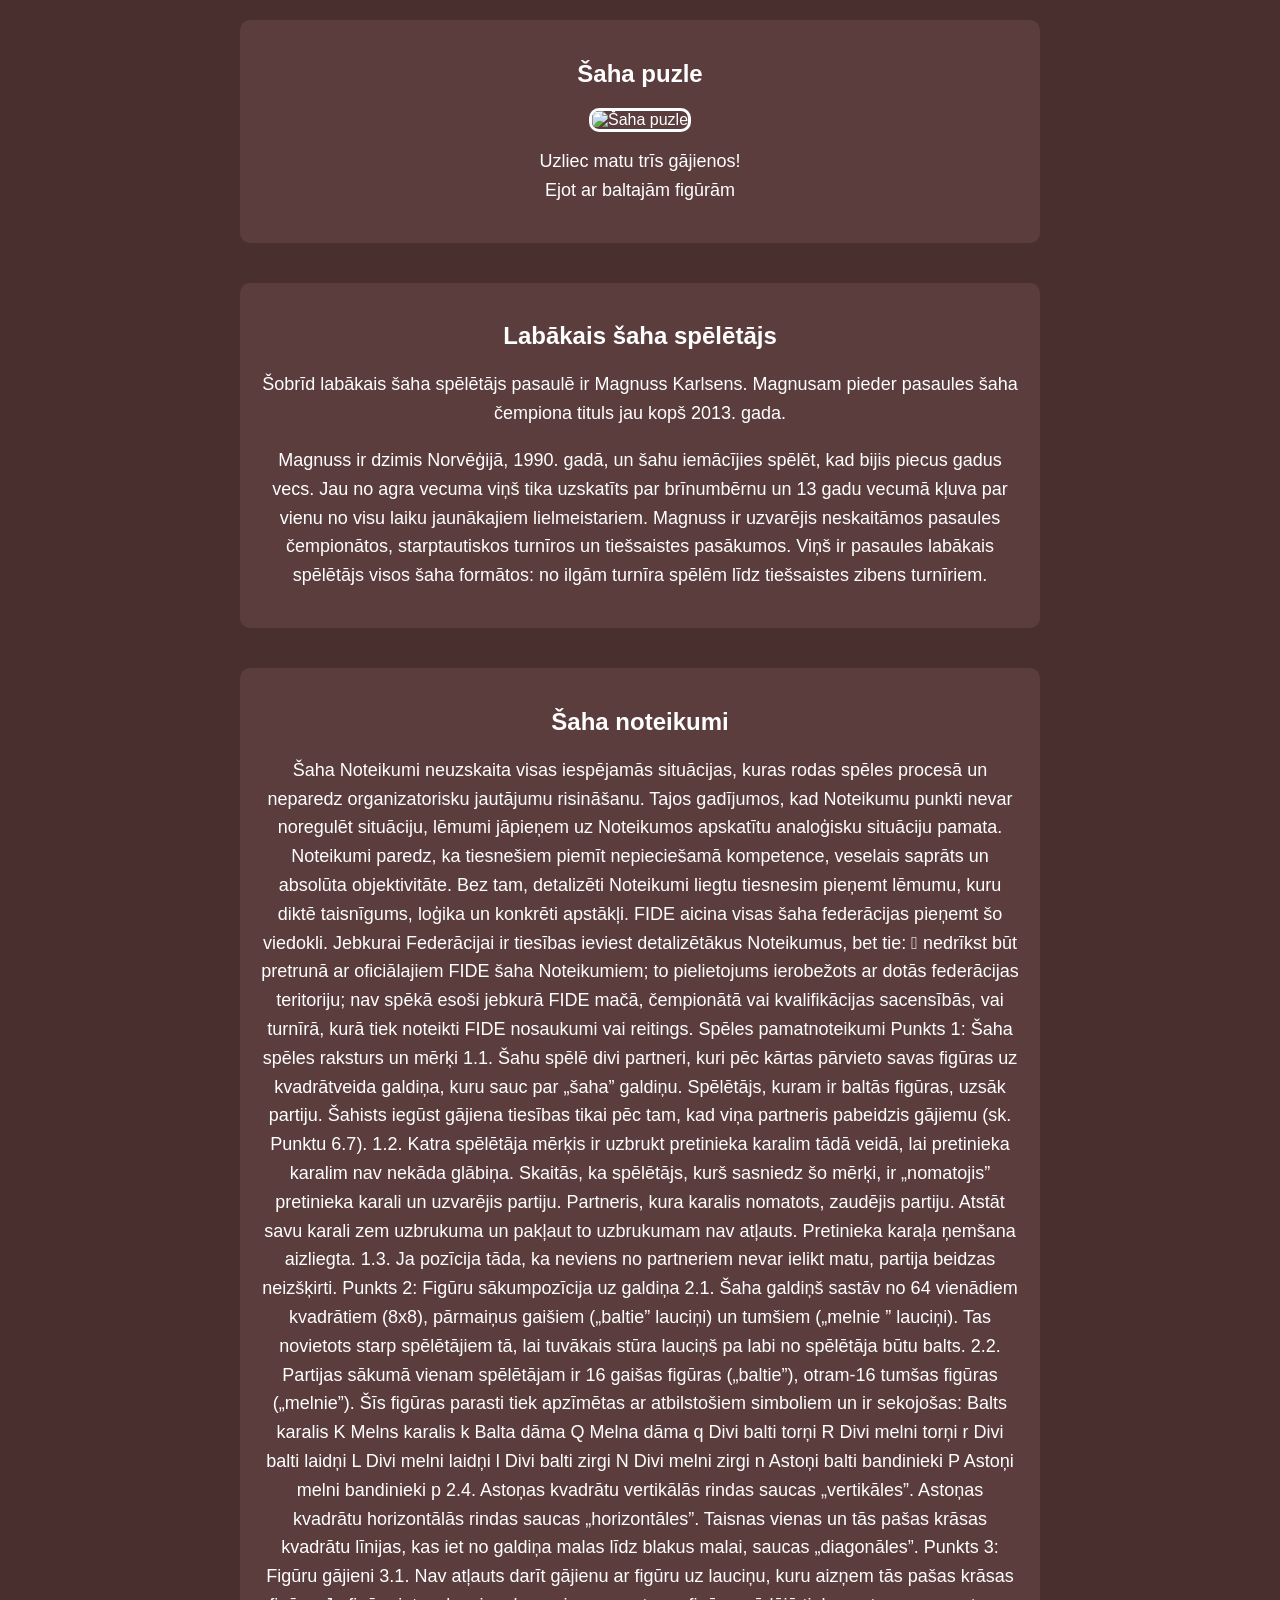
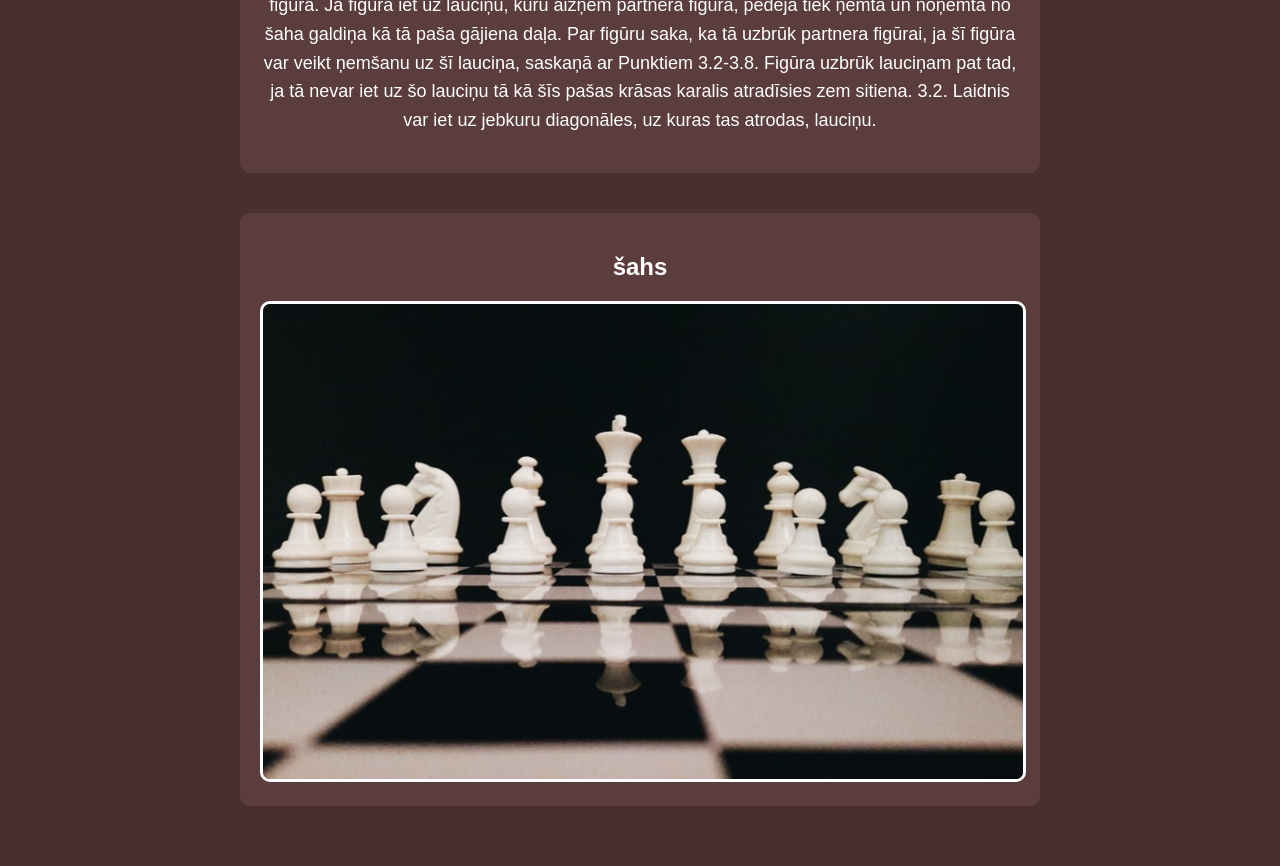
==== index.html @ dedc0dce "Add files via upload" ====
<!DOCTYPE html>
<html lang="lv">
<head>
    <meta charset="UTF-8">
    <meta name="viewport" content="width=device-width, initial-scale=1.0">
    <title>Šaha Mājaslapa</title>
    <link rel="stylesheet" href="styles.css">
</head>
<body>
    <div class="container">
        <!-- Šaha Puzle Sadaļa -->
        <section class="sadaļa">
            <h1>Šaha puzle</h1>
            <div class="saturs">
                <img src="saha-puzle.png" alt="Šaha puzle">
                <p>Uzliec matu trīs gājienos!<br>Ejot ar baltajām figūrām</p>
            </div>
        </section>

        <!-- Labākais Šaha Spēlētājs Sadaļa -->
        <section class="sadaļa">
            <h1>Labākais šaha spēlētājs</h1>
            <div class="saturs">
                <p>Šobrīd labākais šaha spēlētājs pasaulē ir Magnuss Karlsens. Magnusam pieder pasaules šaha čempiona tituls jau kopš 2013. gada.</p>
                <p>Magnuss ir dzimis Norvēģijā, 1990. gadā, un šahu iemācījies spēlēt, kad bijis piecus gadus vecs. Jau no agra vecuma viņš tika uzskatīts par brīnumbērnu un 13 gadu vecumā kļuva par vienu no visu laiku jaunākajiem lielmeistariem. Magnuss ir uzvarējis neskaitāmos pasaules čempionātos, starptautiskos turnīros un tiešsaistes pasākumos. Viņš ir pasaules labākais spēlētājs visos šaha formātos: no ilgām turnīra spēlēm līdz tiešsaistes zibens turnīriem.</p>
            </div>
        </section>

        <!-- Šaha Noteikumi Sadaļa -->
        <section class="sadaļa">
            <h1>Šaha noteikumi</h1>
            <div class="saturs">
                <p>Šaha Noteikumi neuzskaita visas iespējamās situācijas, kuras rodas spēles procesā un neparedz organizatorisku jautājumu risināšanu. Tajos gadījumos, kad Noteikumu punkti nevar noregulēt situāciju, lēmumi jāpieņem uz Noteikumos apskatītu analoģisku situāciju pamata. Noteikumi paredz, ka tiesnešiem piemīt nepieciešamā kompetence, veselais saprāts un absolūta objektivitāte. Bez tam, detalizēti Noteikumi liegtu tiesnesim pieņemt lēmumu, kuru diktē taisnīgums, loģika un konkrēti apstākļi. FIDE aicina visas šaha federācijas pieņemt šo viedokli. Jebkurai Federācijai ir tiesības ieviest detalizētākus Noteikumus, bet tie: 
                    nedrīkst būt pretrunā ar oficiālajiem FIDE šaha Noteikumiem;
                    to pielietojums ierobežots ar dotās federācijas teritoriju;
                    nav spēkā esoši jebkurā FIDE mačā, čempionātā vai kvalifikācijas sacensībās, vai turnīrā, kurā tiek noteikti FIDE nosaukumi vai reitings.
                                                            Spēles pamatnoteikumi
                    Punkts 1: Šaha spēles raksturs un mērķi
                    1.1. Šahu spēlē divi partneri, kuri pēc kārtas pārvieto savas figūras uz kvadrātveida galdiņa, kuru sauc par „šaha” galdiņu. Spēlētājs, kuram ir baltās figūras, uzsāk partiju. Šahists iegūst gājiena tiesības tikai pēc tam, kad viņa partneris pabeidzis gājiemu (sk. Punktu 6.7). 1.2. Katra spēlētāja mērķis ir uzbrukt pretinieka karalim tādā veidā, lai pretinieka karalim nav nekāda glābiņa. Skaitās, ka spēlētājs, kurš sasniedz šo mērķi, ir „nomatojis” pretinieka karali un uzvarējis partiju. Partneris, kura karalis nomatots, zaudējis partiju. Atstāt savu karali zem uzbrukuma un pakļaut to uzbrukumam nav atļauts. Pretinieka karaļa ņemšana aizliegta. 1.3. Ja pozīcija tāda, ka neviens no partneriem nevar ielikt matu, partija beidzas neizšķirti.
                    
                   Punkts 2: Figūru sākumpozīcija uz galdiņa 
                   2.1. Šaha galdiņš sastāv no 64 vienādiem kvadrātiem (8x8), pārmaiņus gaišiem („baltie” lauciņi) un tumšiem („melnie ” lauciņi). Tas novietots starp spēlētājiem tā, lai tuvākais stūra lauciņš pa labi no spēlētāja būtu balts. 2.2. Partijas sākumā vienam spēlētājam ir 16 gaišas figūras („baltie”), otram-16 tumšas figūras („melnie”). Šīs figūras parasti tiek apzīmētas ar atbilstošiem simboliem un ir sekojošas: Balts karalis K Melns karalis k Balta dāma Q Melna dāma q Divi balti torņi R Divi melni torņi r Divi balti laidņi L Divi melni laidņi l Divi balti zirgi N Divi melni zirgi n Astoņi balti bandinieki P Astoņi melni bandinieki p
                   2.4. Astoņas kvadrātu vertikālās rindas saucas „vertikāles”. Astoņas kvadrātu horizontālās rindas saucas „horizontāles”. Taisnas vienas un tās pašas krāsas kvadrātu līnijas, kas iet no galdiņa malas līdz blakus malai, saucas „diagonāles”. 
                   Punkts 3: Figūru gājieni
                    3.1. Nav atļauts darīt gājienu ar figūru uz lauciņu, kuru aizņem tās pašas krāsas figūra. Ja figūra iet uz lauciņu, kuru aizņem partnera figūra, pēdējā tiek ņemta un noņemta no šaha galdiņa kā tā paša gājiena daļa. Par figūru saka, ka tā uzbrūk partnera figūrai, ja šī figūra var veikt ņemšanu uz šī lauciņa, saskaņā ar Punktiem 3.2-3.8. Figūra uzbrūk lauciņam pat tad, ja tā nevar iet uz šo lauciņu tā kā šīs pašas krāsas karalis atradīsies zem sitiena. 3.2. Laidnis var iet uz jebkuru diagonāles, uz kuras tas atrodas, lauciņu.</p>
            </div>
        </section>

        <!--Sākuma lapas sadaļa-->
        <section class="sadaļa">
        <h1>šahs</h1>
        <div class="saturs">
            <img src="idejadavanai-sahs.jpg" alt="šahs">
        </div>
    </section>
    </div>
</body>
</html>
---- styles.css ----
body {
    font-family: Arial, sans-serif;
    margin: 0;
    padding: 0;
    background-color: #4a2f2f;
    color: white;
}

  .button {
    display: inline-block;
    padding: 10px 20px;
    background-color: grey;
    color: grey;
    text-decoration: none;
    border-radius: 5px;
  }
  .button:hover {
    background-color: grey;
  }


.container {
    max-width: 800px;
    margin: 0 auto;
    padding: 20px;
}

.sadaļa {
    margin-bottom: 40px;
    padding: 20px;
    background-color: #5c3d3d;
    border-radius: 10px;
}

.sadaļa h1 {
    text-align: center;
    margin-bottom: 20px;
    font-size: 24px;
}

.sadaļa .saturs {
    text-align: center;
}

.sadaļa img {
    max-width: 100%;
    border: 3px solid white;
    border-radius: 10px;
}

.sadaļa p {
    margin-top: 15px;
    font-size: 18px;
    line-height: 1.6;
}
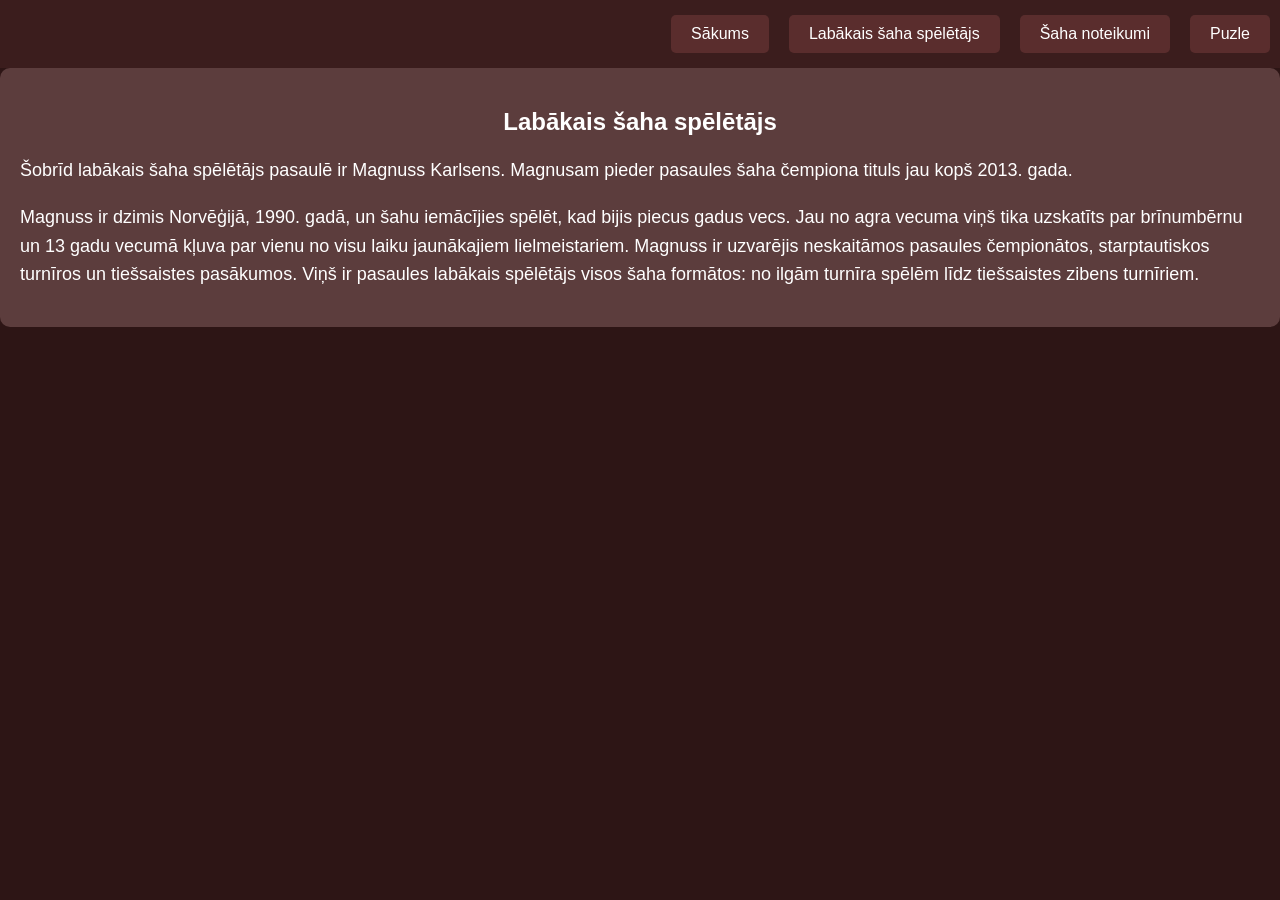
==== commit 725b08c0: "Add files via upload" ====
--- a/index.html
+++ b/index.html
@@ -1,22 +1,22 @@
-<!DOCTYPE html>
-<html lang="lv">
-<head>
-    <meta charset="UTF-8">
-    <meta name="viewport" content="width=device-width, initial-scale=1.0">
-    <title>Šaha Mājaslapa</title>
-    <link rel="stylesheet" href="styles.css">
-</head>
-<body>
-    <div class="container">
-        <!-- Šaha Puzle Sadaļa -->
-        <section class="sadaļa">
-            <h1>Šaha puzle</h1>
-            <div class="saturs">
-                <img src="saha-puzle.png" alt="Šaha puzle">
-                <p>Uzliec matu trīs gājienos!<br>Ejot ar baltajām figūrām</p>
-            </div>
-        </section>
-
+ <!DOCTYPE html>
+ <html>
+ <head>
+    <meta charset='utf-8'>
+    <meta http-equiv='X-UA-Compatible' content='IE=edge'>
+    <title>Page Title</title>
+    <meta name='viewport' content='width=device-width, initial-scale=1'>
+    <link rel='stylesheet' type='text/css' media='screen' href='styles.css'>
+    <script src='main.js'></script>
+ </head>
+ <body>
+    
+    <div class="navbar">
+        <button class="nav-button" onclick="window.location.href='sakums.html';">Sākums</button>
+        <button class="nav-button" onclick="window.location.href='index.html';">Labākais šaha spēlētājs</button>
+        <button class="nav-button" onclick="window.location.href='Noteikumi.html';">Šaha noteikumi</button>
+        <button class="nav-button" onclick="window.location.href='spele.html';">Puzle</button>
+    </div>
+    
         <!-- Labākais Šaha Spēlētājs Sadaļa -->
         <section class="sadaļa">
             <h1>Labākais šaha spēlētājs</h1>
@@ -25,34 +25,6 @@
                 <p>Magnuss ir dzimis Norvēģijā, 1990. gadā, un šahu iemācījies spēlēt, kad bijis piecus gadus vecs. Jau no agra vecuma viņš tika uzskatīts par brīnumbērnu un 13 gadu vecumā kļuva par vienu no visu laiku jaunākajiem lielmeistariem. Magnuss ir uzvarējis neskaitāmos pasaules čempionātos, starptautiskos turnīros un tiešsaistes pasākumos. Viņš ir pasaules labākais spēlētājs visos šaha formātos: no ilgām turnīra spēlēm līdz tiešsaistes zibens turnīriem.</p>
             </div>
         </section>
-
-        <!-- Šaha Noteikumi Sadaļa -->
-        <section class="sadaļa">
-            <h1>Šaha noteikumi</h1>
-            <div class="saturs">
-                <p>Šaha Noteikumi neuzskaita visas iespējamās situācijas, kuras rodas spēles procesā un neparedz organizatorisku jautājumu risināšanu. Tajos gadījumos, kad Noteikumu punkti nevar noregulēt situāciju, lēmumi jāpieņem uz Noteikumos apskatītu analoģisku situāciju pamata. Noteikumi paredz, ka tiesnešiem piemīt nepieciešamā kompetence, veselais saprāts un absolūta objektivitāte. Bez tam, detalizēti Noteikumi liegtu tiesnesim pieņemt lēmumu, kuru diktē taisnīgums, loģika un konkrēti apstākļi. FIDE aicina visas šaha federācijas pieņemt šo viedokli. Jebkurai Federācijai ir tiesības ieviest detalizētākus Noteikumus, bet tie: 
-                    nedrīkst būt pretrunā ar oficiālajiem FIDE šaha Noteikumiem;
-                    to pielietojums ierobežots ar dotās federācijas teritoriju;
-                    nav spēkā esoši jebkurā FIDE mačā, čempionātā vai kvalifikācijas sacensībās, vai turnīrā, kurā tiek noteikti FIDE nosaukumi vai reitings.
-                                                            Spēles pamatnoteikumi
-                    Punkts 1: Šaha spēles raksturs un mērķi
-                    1.1. Šahu spēlē divi partneri, kuri pēc kārtas pārvieto savas figūras uz kvadrātveida galdiņa, kuru sauc par „šaha” galdiņu. Spēlētājs, kuram ir baltās figūras, uzsāk partiju. Šahists iegūst gājiena tiesības tikai pēc tam, kad viņa partneris pabeidzis gājiemu (sk. Punktu 6.7). 1.2. Katra spēlētāja mērķis ir uzbrukt pretinieka karalim tādā veidā, lai pretinieka karalim nav nekāda glābiņa. Skaitās, ka spēlētājs, kurš sasniedz šo mērķi, ir „nomatojis” pretinieka karali un uzvarējis partiju. Partneris, kura karalis nomatots, zaudējis partiju. Atstāt savu karali zem uzbrukuma un pakļaut to uzbrukumam nav atļauts. Pretinieka karaļa ņemšana aizliegta. 1.3. Ja pozīcija tāda, ka neviens no partneriem nevar ielikt matu, partija beidzas neizšķirti.
-                    
-                   Punkts 2: Figūru sākumpozīcija uz galdiņa 
-                   2.1. Šaha galdiņš sastāv no 64 vienādiem kvadrātiem (8x8), pārmaiņus gaišiem („baltie” lauciņi) un tumšiem („melnie ” lauciņi). Tas novietots starp spēlētājiem tā, lai tuvākais stūra lauciņš pa labi no spēlētāja būtu balts. 2.2. Partijas sākumā vienam spēlētājam ir 16 gaišas figūras („baltie”), otram-16 tumšas figūras („melnie”). Šīs figūras parasti tiek apzīmētas ar atbilstošiem simboliem un ir sekojošas: Balts karalis K Melns karalis k Balta dāma Q Melna dāma q Divi balti torņi R Divi melni torņi r Divi balti laidņi L Divi melni laidņi l Divi balti zirgi N Divi melni zirgi n Astoņi balti bandinieki P Astoņi melni bandinieki p
-                   2.4. Astoņas kvadrātu vertikālās rindas saucas „vertikāles”. Astoņas kvadrātu horizontālās rindas saucas „horizontāles”. Taisnas vienas un tās pašas krāsas kvadrātu līnijas, kas iet no galdiņa malas līdz blakus malai, saucas „diagonāles”. 
-                   Punkts 3: Figūru gājieni
-                    3.1. Nav atļauts darīt gājienu ar figūru uz lauciņu, kuru aizņem tās pašas krāsas figūra. Ja figūra iet uz lauciņu, kuru aizņem partnera figūra, pēdējā tiek ņemta un noņemta no šaha galdiņa kā tā paša gājiena daļa. Par figūru saka, ka tā uzbrūk partnera figūrai, ja šī figūra var veikt ņemšanu uz šī lauciņa, saskaņā ar Punktiem 3.2-3.8. Figūra uzbrūk lauciņam pat tad, ja tā nevar iet uz šo lauciņu tā kā šīs pašas krāsas karalis atradīsies zem sitiena. 3.2. Laidnis var iet uz jebkuru diagonāles, uz kuras tas atrodas, lauciņu.</p>
-            </div>
-        </section>
-
-        <!--Sākuma lapas sadaļa-->
-        <section class="sadaļa">
-        <h1>šahs</h1>
-        <div class="saturs">
-            <img src="idejadavanai-sahs.jpg" alt="šahs">
-        </div>
-    </section>
-    </div>
-</body>
-</html>
+        <iframe width="560" height="315" src="https://www.youtube.com/embed/ZhaVgA7fExc?si=PwDaXUSVQwlszXGk" title="YouTube video player" frameborder="0" allow="accelerometer; autoplay; clipboard-write; encrypted-media; gyroscope; picture-in-picture; web-share" referrerpolicy="strict-origin-when-cross-origin" allowfullscreen></iframe>
+     </body>
+ </html>
--- a/styles.css
+++ b/styles.css
@@ -30,6 +30,7 @@
     padding: 20px;
     background-color: #5c3d3d;
     border-radius: 10px;
+    float: left;
 }
 
 .sadaļa h1 {
@@ -39,7 +40,7 @@
 }
 
 .sadaļa .saturs {
-    text-align: center;
+    text-align: left;
 }
 
 .sadaļa img {
@@ -53,3 +54,37 @@
     font-size: 18px;
     line-height: 1.6;
 }
+
+body {
+    background-color: #2d1515;
+    margin: 0;
+    font-family: Arial, sans-serif;
+}
+.navbar {
+    display: flex;
+    justify-content: flex-end;
+    background-color: #3b1d1d;
+    padding: 15px 0;
+}
+.nav-button {
+    background-color: #5a2d2d;
+    color: white;
+    border: none;
+    padding: 10px 20px;
+    margin: 0 10px;
+    border-radius: 5px;
+    font-size: 16px;
+    cursor: pointer;
+    transition: 0.3s;
+    float: right;
+}
+.nav-button:hover {
+    background-color: #794040;
+}
+iframe{
+    display: flex;
+    margin: 0 10px;
+    margin-left: 34vw;
+    margin-right: 34vw;
+
+}
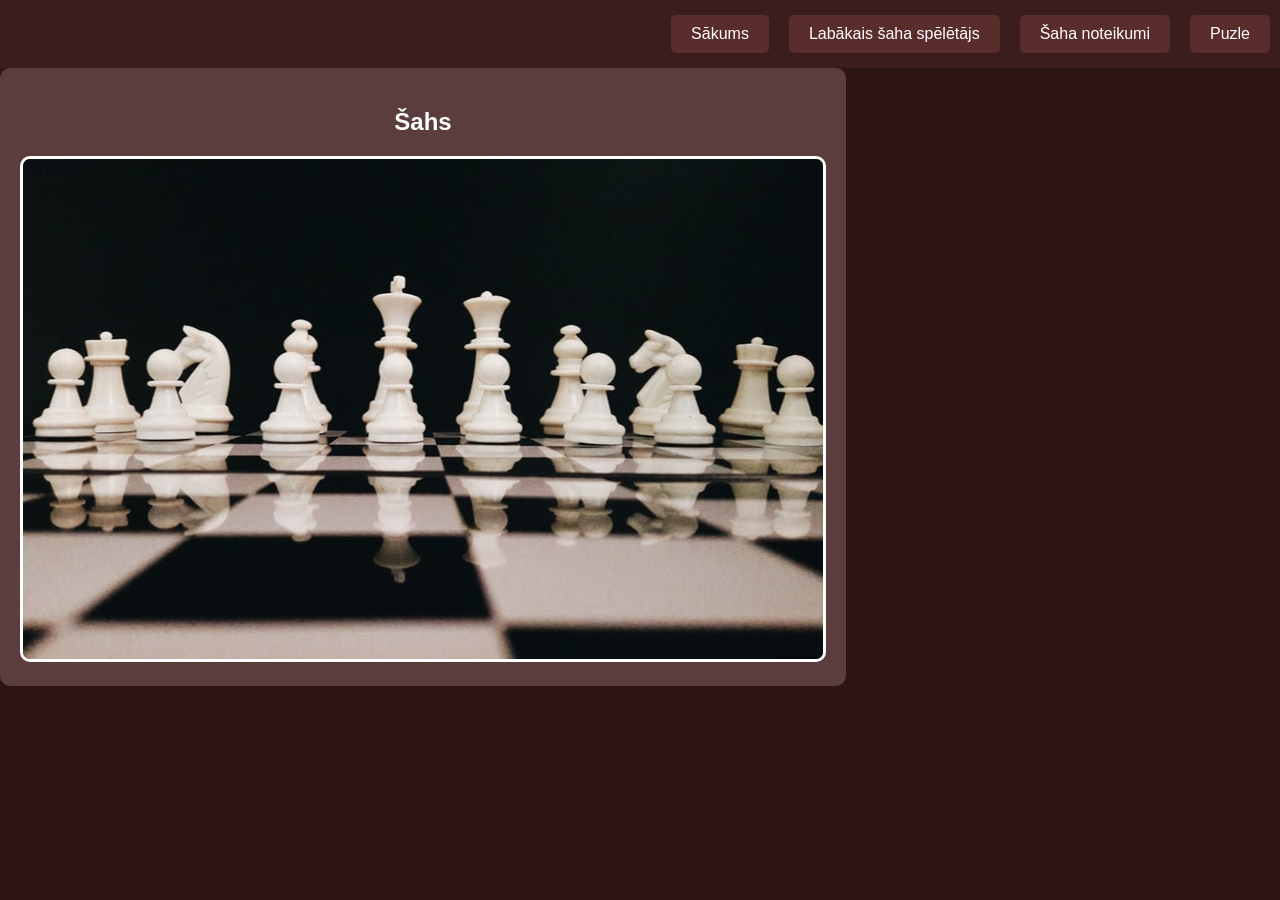
==== commit c71d8fd3: "Add files via upload" ====
--- a/index.html
+++ b/index.html
@@ -1,30 +1,29 @@
- <!DOCTYPE html>
- <html>
- <head>
+<!DOCTYPE html>
+<html>
+<head>
     <meta charset='utf-8'>
     <meta http-equiv='X-UA-Compatible' content='IE=edge'>
     <title>Page Title</title>
     <meta name='viewport' content='width=device-width, initial-scale=1'>
     <link rel='stylesheet' type='text/css' media='screen' href='styles.css'>
     <script src='main.js'></script>
- </head>
- <body>
-    
+</head>
+<body>
     <div class="navbar">
-        <button class="nav-button" onclick="window.location.href='sakums.html';">Sākums</button>
-        <button class="nav-button" onclick="window.location.href='index.html';">Labākais šaha spēlētājs</button>
+        <button class="nav-button" onclick="window.location.href='index.html';">Sākums</button>
+        <button class="nav-button" onclick="window.location.href='šaha spēlētājs.html';">Labākais šaha spēlētājs</button>
         <button class="nav-button" onclick="window.location.href='Noteikumi.html';">Šaha noteikumi</button>
         <button class="nav-button" onclick="window.location.href='spele.html';">Puzle</button>
     </div>
-    
-        <!-- Labākais Šaha Spēlētājs Sadaļa -->
-        <section class="sadaļa">
-            <h1>Labākais šaha spēlētājs</h1>
-            <div class="saturs">
-                <p>Šobrīd labākais šaha spēlētājs pasaulē ir Magnuss Karlsens. Magnusam pieder pasaules šaha čempiona tituls jau kopš 2013. gada.</p>
-                <p>Magnuss ir dzimis Norvēģijā, 1990. gadā, un šahu iemācījies spēlēt, kad bijis piecus gadus vecs. Jau no agra vecuma viņš tika uzskatīts par brīnumbērnu un 13 gadu vecumā kļuva par vienu no visu laiku jaunākajiem lielmeistariem. Magnuss ir uzvarējis neskaitāmos pasaules čempionātos, starptautiskos turnīros un tiešsaistes pasākumos. Viņš ir pasaules labākais spēlētājs visos šaha formātos: no ilgām turnīra spēlēm līdz tiešsaistes zibens turnīriem.</p>
-            </div>
-        </section>
-        <iframe width="560" height="315" src="https://www.youtube.com/embed/ZhaVgA7fExc?si=PwDaXUSVQwlszXGk" title="YouTube video player" frameborder="0" allow="accelerometer; autoplay; clipboard-write; encrypted-media; gyroscope; picture-in-picture; web-share" referrerpolicy="strict-origin-when-cross-origin" allowfullscreen></iframe>
-     </body>
- </html>+    <!--Sākuma lapas sadaļa-->
+    <center>
+    <section class="sadaļa">
+        <h1>Šahs</h1>
+        <div class="saturs">
+            <img src="idejadavanai-sahs.jpg" alt="šahs">
+        </div>
+     </section>
+    </center>
+
+</body>
+</html>
--- a/styles.css
+++ b/styles.css
@@ -1,4 +1,5 @@
 body {
+    text-align: center;
     font-family: Arial, sans-serif;
     margin: 0;
     padding: 0;
